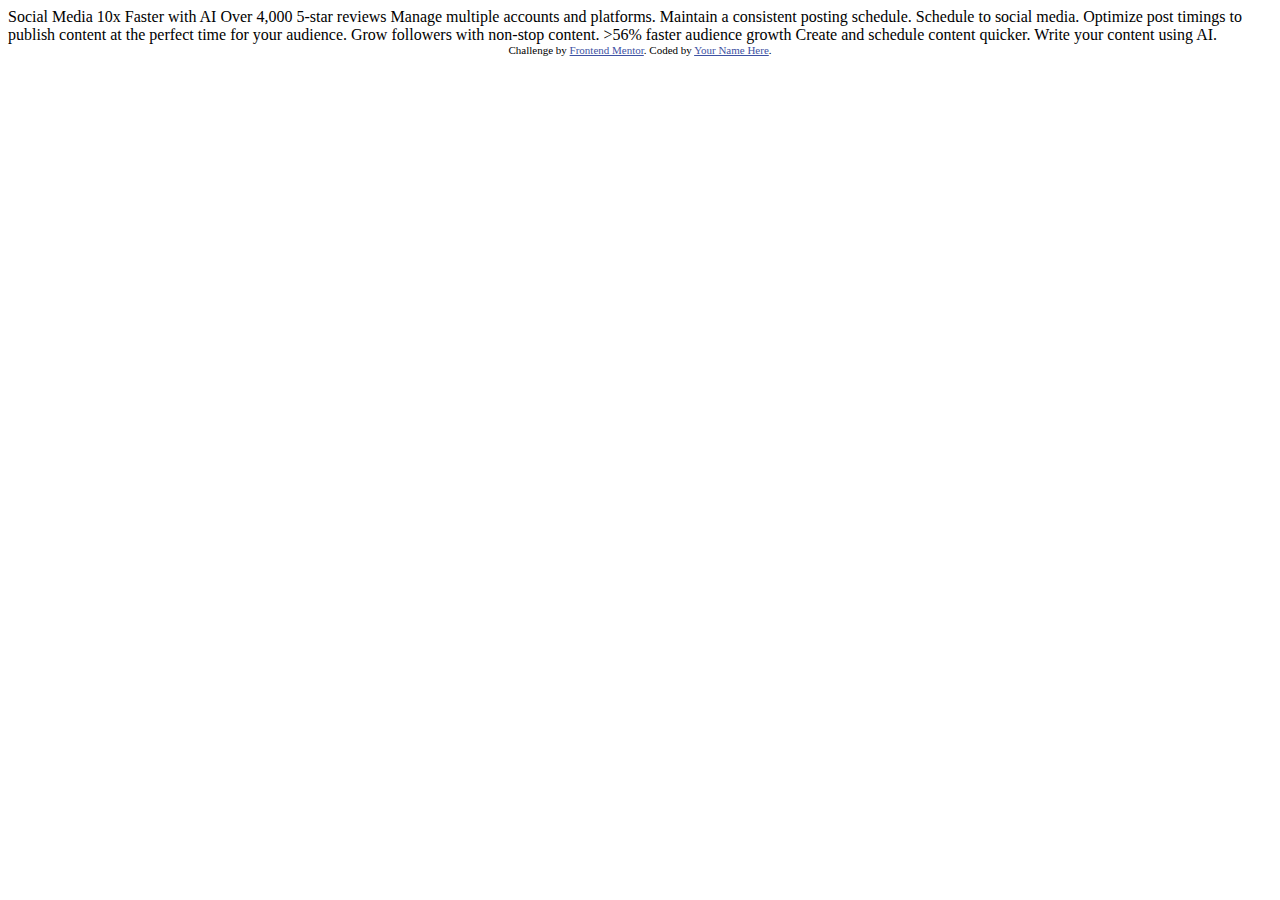
==== bento-grid-main/index.html @ e6efc6bd "Initial commit" ====
<!DOCTYPE html>
<html lang="en">
<head>
  <meta charset="UTF-8">
  <meta name="viewport" content="width=device-width, initial-scale=1.0"> <!-- displays site properly based on user's device -->

  <link rel="icon" type="image/png" sizes="32x32" href="./assets/images/favicon-32x32.png">
  
  <title>Frontend Mentor | Bento grid</title>

  <!-- Feel free to remove these styles or customise in your own stylesheet 👍 -->
  <style>
    .attribution { font-size: 11px; text-align: center; }
    .attribution a { color: hsl(228, 45%, 44%); }
  </style>
</head>
<body>

  Social Media 10x Faster with AI
  Over 4,000 5-star reviews

  Manage multiple accounts and platforms.

  Maintain a consistent posting schedule.

  Schedule to social media.
  Optimize post timings to publish content at the perfect time for your audience.
  
  Grow followers with non-stop content.

  >56% faster audience growth
  
  Create and schedule content quicker.

  Write your content using AI.
  
  <div class="attribution">
    Challenge by <a href="https://www.frontendmentor.io?ref=challenge">Frontend Mentor</a>. 
    Coded by <a href="#">Your Name Here</a>.
  </div>
</body>
</html>
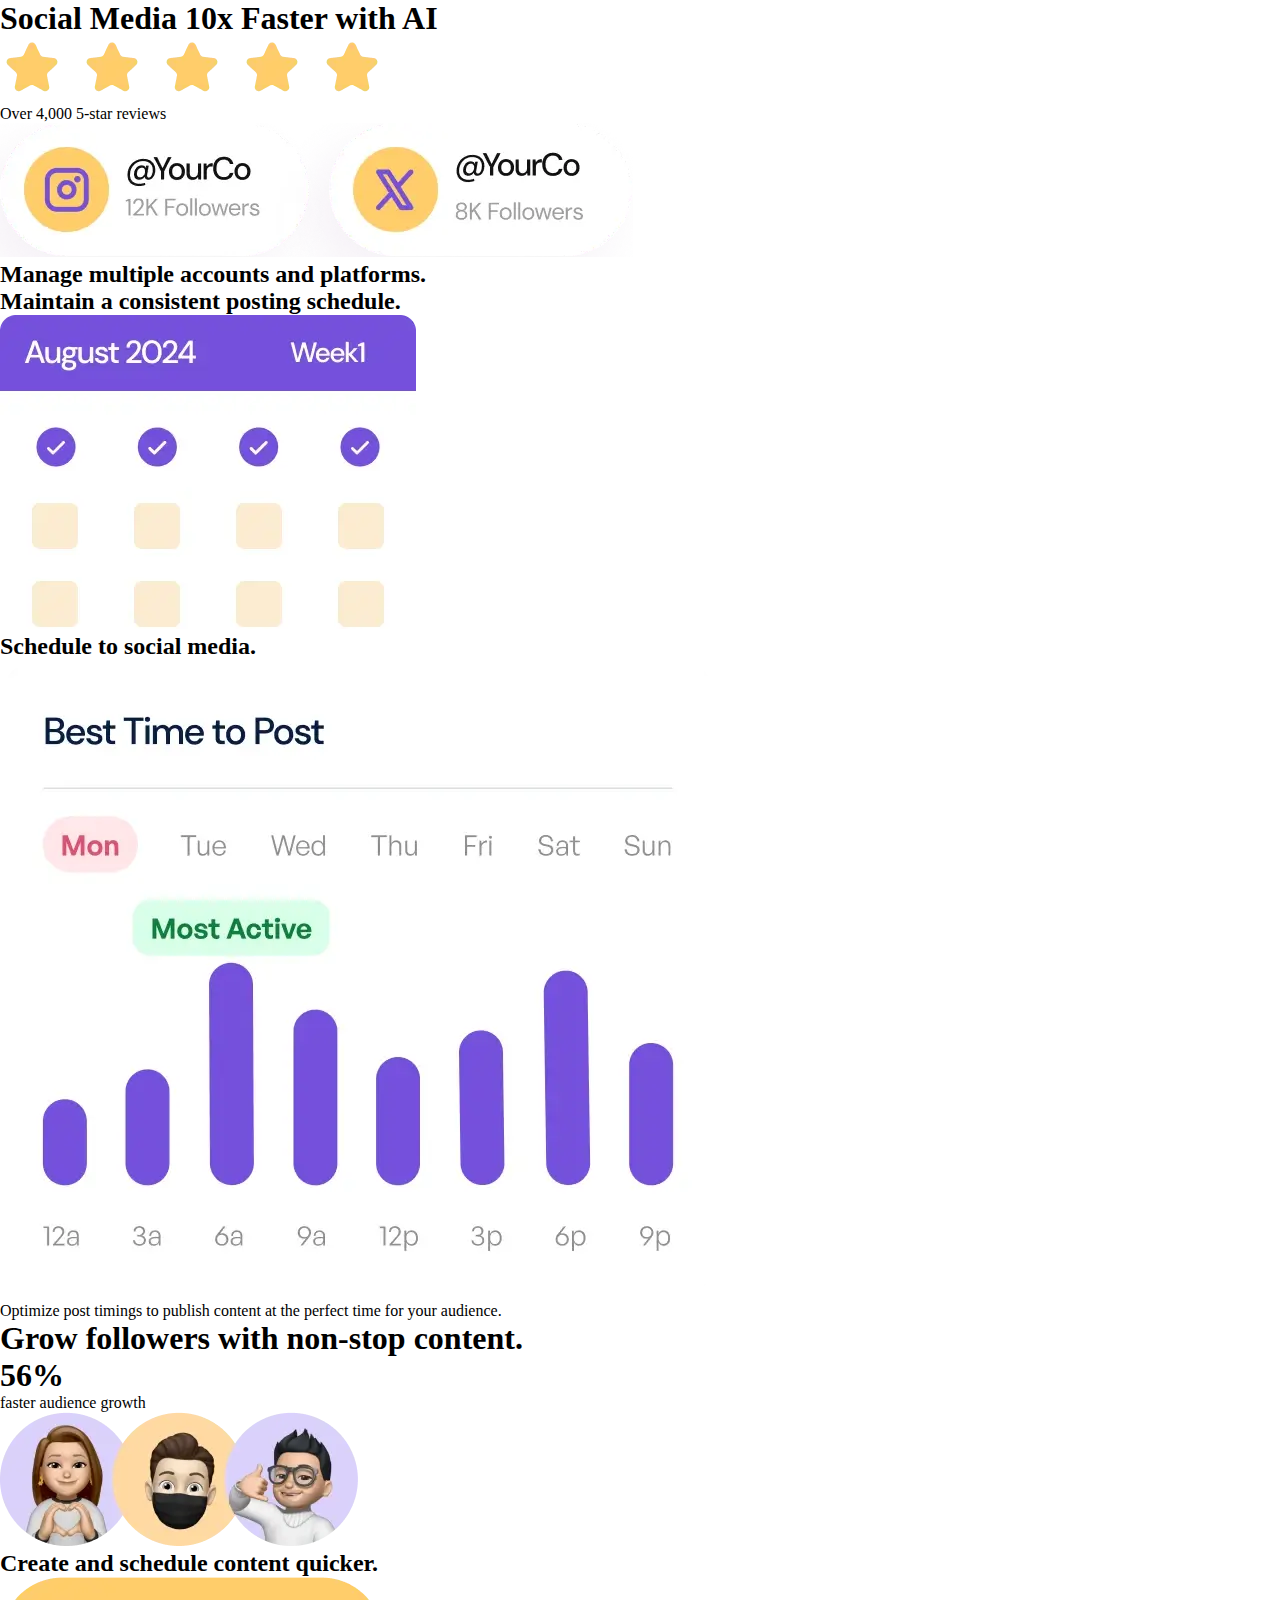
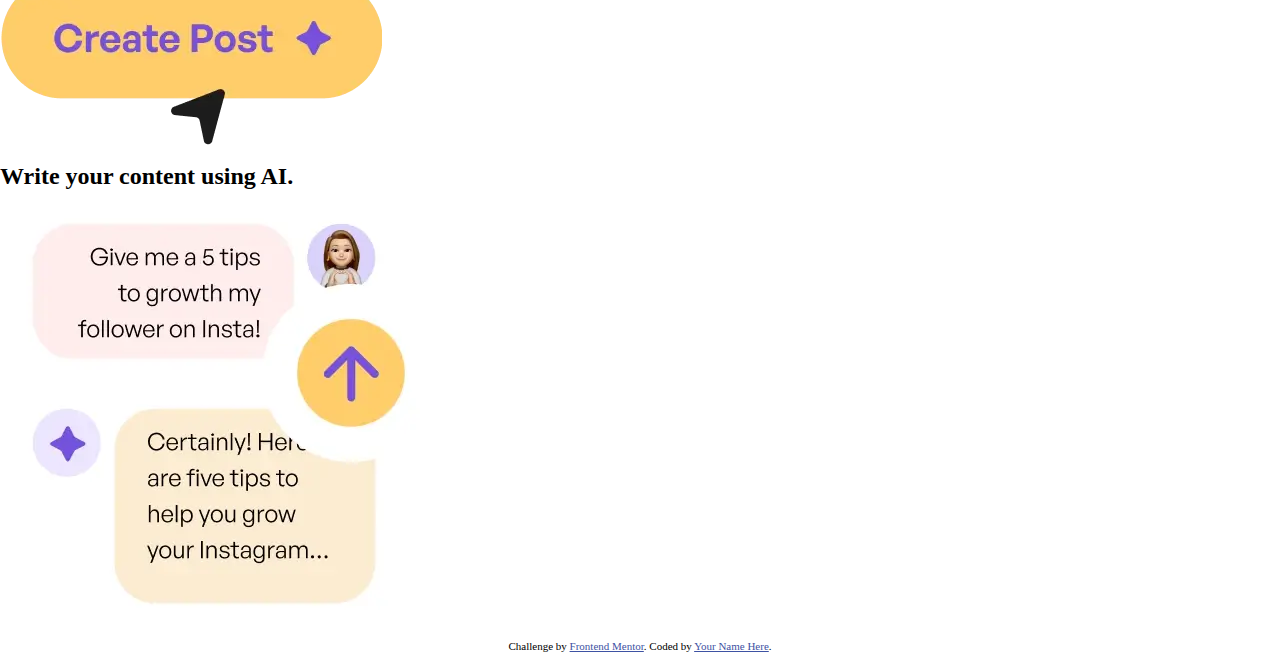
==== commit 132c5c10: "HTML_added" ====
--- a/bento-grid-main/index.html
+++ b/bento-grid-main/index.html
@@ -9,31 +9,55 @@
   <title>Frontend Mentor | Bento grid</title>
 
   <!-- Feel free to remove these styles or customise in your own stylesheet 👍 -->
+   <link rel="stylesheet" href="Styles/style.css">
   <style>
     .attribution { font-size: 11px; text-align: center; }
     .attribution a { color: hsl(228, 45%, 44%); }
   </style>
 </head>
 <body>
+  <main>
+      <!-- Bento Grid start -->
+      <section class="Bento-Grid">
 
-  Social Media 10x Faster with AI
-  Over 4,000 5-star reviews
-
-  Manage multiple accounts and platforms.
-
-  Maintain a consistent posting schedule.
-
-  Schedule to social media.
-  Optimize post timings to publish content at the perfect time for your audience.
-  
-  Grow followers with non-stop content.
-
-  >56% faster audience growth
-  
-  Create and schedule content quicker.
-
-  Write your content using AI.
-  
+        <div class="Social-Media-10x">
+          <h1 class="Title_H1 h1-Social-Media">Social Media <span class="highlight">10x</span> Faster with AI</h1>
+          <img src="assets/images/illustration-five-stars.webp" alt="five_stars">
+          <p>Over 4,000 5-star reviews</p>
+        </div>
+        <div class="Manage-Multiple-Accounts">
+          <img src="assets/images/illustration-multiple-platforms.webp" alt="multiple_platforms">
+          <h2 class="sub_title">Manage multiple accounts and platforms.</h2>
+        </div>
+        <div class="Maintian-Posting-Schedule">
+          <h2 class="sub_title">Maintain a consistent posting schedule.</h2>
+          <img src="assets/images/illustration-consistent-schedule.webp" alt="shedule_posts">
+        </div>
+        <div class="Schedule-Social-Media">
+          <h2 class="sub_title">Schedule to social media.</h2>
+          <img src="assets/images/illustration-schedule-posts.webp" alt="schedule_posts">
+          <p>Optimize post timings to publish content at the perfect time for your audience.</p>
+        </div>
+        <div class="Grow-Followers">
+          <h1 class="Title_h1 h1_Grow_followers">Grow followers with non-stop content.</h1>
+        </div>
+        <div class="Faster-Audience">
+          <h1>56%</h1> 
+          <p>faster audience growth</p>
+          <img src="assets/images/illustration-audience-growth.webp" alt="audience_growth">
+        </div>
+        <div class="Create-and-Schedule">
+          <h2 class="sub_title">Create and schedule content <span class="highlight_purple">quicker.</span></h2>
+          <img src="assets/images/illustration-create-post.webp" alt="create post">
+        </div>
+        <div class="Write-using-AI">
+          <h2 class="sub_title">Write your content using AI.</h2>
+          <img src="assets/images/illustration-ai-content.webp" alt="Ai_content">
+        </div>
+        <!-- Bento Grid end -->
+      </section>
+    
+  </main>
   <div class="attribution">
     Challenge by <a href="https://www.frontendmentor.io?ref=challenge">Frontend Mentor</a>. 
     Coded by <a href="#">Your Name Here</a>.
--- a/bento-grid-main/Styles/style.css
+++ b/bento-grid-main/Styles/style.css
@@ -0,0 +1,11 @@
+@charset "UTF-8";
+
+*{
+    margin: 0px;
+    padding: 0px;
+    box-sizing: border-box;
+}
+
+:root{
+
+}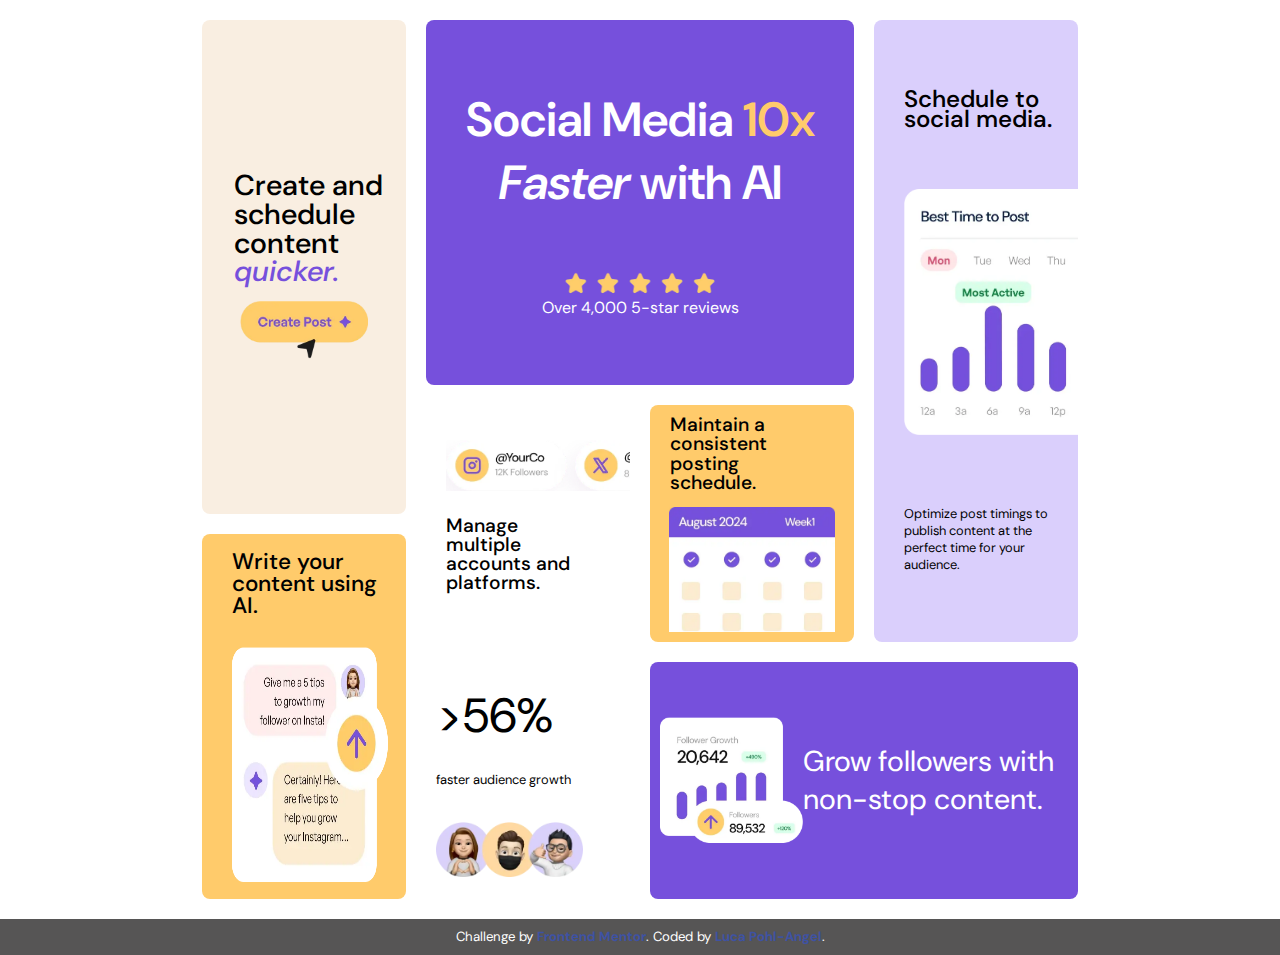
==== commit ec93e7b0: "Deskop + Mobile version" ====
--- a/bento-grid-main/index.html
+++ b/bento-grid-main/index.html
@@ -5,11 +5,14 @@
   <meta name="viewport" content="width=device-width, initial-scale=1.0"> <!-- displays site properly based on user's device -->
 
   <link rel="icon" type="image/png" sizes="32x32" href="./assets/images/favicon-32x32.png">
+
   
   <title>Frontend Mentor | Bento grid</title>
 
   <!-- Feel free to remove these styles or customise in your own stylesheet 👍 -->
    <link rel="stylesheet" href="Styles/style.css">
+   <link rel="stylesheet" href="Styles/style_mb.css" media="screen and (max-width: 380px)">
+   
   <style>
     .attribution { font-size: 11px; text-align: center; }
     .attribution a { color: hsl(228, 45%, 44%); }
@@ -20,37 +23,40 @@
       <!-- Bento Grid start -->
       <section class="Bento-Grid">
 
-        <div class="Social-Media-10x">
-          <h1 class="Title_H1 h1-Social-Media">Social Media <span class="highlight">10x</span> Faster with AI</h1>
-          <img src="assets/images/illustration-five-stars.webp" alt="five_stars">
-          <p>Over 4,000 5-star reviews</p>
+        <div class="default-div Social-Media-10x">
+          <h1 class="Title_H1 h1-Social-Media">Social Media <span class="highlight">10x</span> <em>Faster</em> with AI</h1>
+          
+          <p>
+            <img src="assets/images/illustration-five-stars.webp" alt="five_stars">
+            Over 4,000 5-star reviews</p>
         </div>
-        <div class="Manage-Multiple-Accounts">
+        <div class="default-div Manage-Multiple-Accounts">
           <img src="assets/images/illustration-multiple-platforms.webp" alt="multiple_platforms">
           <h2 class="sub_title">Manage multiple accounts and platforms.</h2>
         </div>
-        <div class="Maintian-Posting-Schedule">
+        <div class="default-div Maintian-Posting-Schedule">
           <h2 class="sub_title">Maintain a consistent posting schedule.</h2>
           <img src="assets/images/illustration-consistent-schedule.webp" alt="shedule_posts">
         </div>
-        <div class="Schedule-Social-Media">
-          <h2 class="sub_title">Schedule to social media.</h2>
+        <div class="default-div Schedule-Social-Media">
+          <h2 class="special">Schedule to social media.</h2>
           <img src="assets/images/illustration-schedule-posts.webp" alt="schedule_posts">
           <p>Optimize post timings to publish content at the perfect time for your audience.</p>
         </div>
-        <div class="Grow-Followers">
-          <h1 class="Title_h1 h1_Grow_followers">Grow followers with non-stop content.</h1>
+        <div class="default-div Grow-Followers">
+          <img src="assets/images/illustration-grow-followers.webp" alt="grow_followers">
+          <h2 class="Title_h1 h1_Grow_followers">Grow followers with non-stop content.</h2>
         </div>
-        <div class="Faster-Audience">
-          <h1>56%</h1> 
+        <div class=" default-div Faster-Audience">
+          <h2>>56%</h2> 
           <p>faster audience growth</p>
           <img src="assets/images/illustration-audience-growth.webp" alt="audience_growth">
         </div>
-        <div class="Create-and-Schedule">
-          <h2 class="sub_title">Create and schedule content <span class="highlight_purple">quicker.</span></h2>
+        <div class="default-div Create-and-Schedule">
+          <h2 class="sub_title">Create and schedule content <span class="highlight_purple"><em>quicker.</em></span></h2>
           <img src="assets/images/illustration-create-post.webp" alt="create post">
         </div>
-        <div class="Write-using-AI">
+        <div class="default-div Write-using-AI">
           <h2 class="sub_title">Write your content using AI.</h2>
           <img src="assets/images/illustration-ai-content.webp" alt="Ai_content">
         </div>
@@ -59,8 +65,10 @@
     
   </main>
   <div class="attribution">
-    Challenge by <a href="https://www.frontendmentor.io?ref=challenge">Frontend Mentor</a>. 
-    Coded by <a href="#">Your Name Here</a>.
+    <p>
+      Challenge by <a href="https://www.frontendmentor.io?ref=challenge">Frontend Mentor</a>.
+      Coded by <a href="#">Luca Pohl-Angel</a>.
+    </p>
   </div>
 </body>
 </html>--- a/bento-grid-main/Styles/style.css
+++ b/bento-grid-main/Styles/style.css
@@ -1,4 +1,6 @@
 @charset "UTF-8";
+
+@import url('https://fonts.googleapis.com/css2?family=DM+Sans:ital,opsz,wght@0,9..40,100..1000;1,9..40,100..1000&display=swap');
 
 *{
     margin: 0px;
@@ -7,5 +9,318 @@
 }
 
 :root{
-
-}+    /* ## Colors */
+
+    --Purple_100: hsl(254, 88%, 90%);
+    --Purple_500: hsl(256, 67%, 59%);
+
+    --Yellow_100: hsl(31, 66%, 93%);
+    --Yellow_500: hsl(39, 100%, 71%);
+
+    --White: hsl(0, 0%, 100%);
+    --Black: hsl(0, 0%, 7%);
+
+    /* ## Typography */
+
+    --font_used: "DM Sans", serif;
+
+    /* ### Body Copy
+
+    - Font size (paragraph): 18px */
+
+    /* weights 400, 500 */
+
+}
+
+body{
+    min-height: 100vh;
+}
+
+main{
+    display: flex;
+    justify-content: center;
+    align-items: center;
+    min-height: 96vh;
+    /* background-color: rgb(205, 40, 40); */
+}
+
+.Bento-Grid{
+    /* grid configs start*/
+    display: grid;
+    grid-template-columns: 1fr 1fr 1fr 1fr;
+    grid-template-rows: 1fr 1fr 1fr 1fr 1fr 1fr 1fr;
+    grid-template-areas: 
+    "Create-and-Schedule Social-Media-10x Social-Media-10x Schedule-Social-Media"
+    "Create-and-Schedule Social-Media-10x Social-Media-10x Schedule-Social-Media"
+    "Create-and-Schedule Social-Media-10x Social-Media-10x Schedule-Social-Media"
+    "Create-and-Schedule Manage-Multiple-Accounts Maintian-Posting-Schedule Schedule-Social-Media"
+    "Write-using-AI  Manage-Multiple-Accounts Maintian-Posting-Schedule Schedule-Social-Media"
+    "Write-using-AI Faster-Audience Grow-Followers Grow-Followers"
+    "Write-using-AI Faster-Audience Grow-Followers Grow-Followers"
+    ;
+    gap: 20px;
+    /* grid-configs ends */
+
+    /* 7rows, 4collumns */
+    margin: 10px;
+    /* background-color: aqua; */
+    width: 70%;
+    height: 95%;
+    padding: 10px;
+}
+
+img{
+    width: 50%;
+}
+
+.default-div{
+    border-radius: 8px;
+    padding: 10px;
+
+    font-family: var(--font_used);
+}
+
+/* config Social-Media start */
+.Social-Media-10x{
+    grid-area: Social-Media-10x;
+    background-color: var(--Purple_500);
+
+    display: flex;
+    flex-flow: column nowrap;
+    justify-content: space-evenly;
+    align-items: center;
+
+    text-align: center;
+    color: white;
+
+}
+
+.Social-Media-10x h1{
+    max-width: 400px;
+    font-weight: 600;
+    font-size: 3em;
+}
+
+.highlight{
+    color: var(--Yellow_500);
+}
+
+.Social-Media-10x > p{
+    display: flex;
+    flex-flow: column nowrap;
+    justify-content: center;
+    align-items: center;
+}
+.Social-Media-10x > p > img{
+    display: block;
+    width: 40%;
+}
+/* Config Social Media end */
+
+
+/* Config Multiple Accounts start */
+.Manage-Multiple-Accounts{
+    grid-area: Manage-Multiple-Accounts;
+    background-color: white;
+
+    display: flex;
+    flex-flow: column nowrap;
+    justify-content: space-evenly;
+    align-items: flex-start;
+    overflow: hidden;
+    
+}
+
+.Manage-Multiple-Accounts > img{
+    height: 4vw;
+    width: 135%;
+    margin-left: 10px;
+}
+
+.sub_title{
+    font-weight: 530;
+    margin-left: 10px;
+    line-height: 1em;
+    width: 185px;
+}
+
+/* Config Multiple Accounts end */
+
+/* Config Posting Schedule start */
+.Maintian-Posting-Schedule{
+    grid-area: Maintian-Posting-Schedule;
+    background-color: var(--Yellow_500);
+
+    display: flex;
+    flex-flow: column nowrap;
+    justify-content: space-between;
+    align-items: flex-start;
+
+    overflow: hidden;
+
+}
+
+.sub_title{
+    font-size: 1.2em;
+    margin-bottom: 15px;
+    max-width: 150px;
+}
+
+.Maintian-Posting-Schedule > img{
+    width: 90%;
+    align-self: center;
+}
+
+/* Config Posting Schedule end */
+
+/* Config Schedule-social_media start */
+.Schedule-Social-Media{
+    grid-area:Schedule-Social-Media;
+    background-color: var(--Purple_100);
+
+    display: flex;
+    flex-flow: column nowrap;
+    justify-content: space-evenly;
+    overflow: hidden;
+}
+
+.Schedule-Social-Media > .special{
+    margin-left: 20px;
+    font-size: 1.5em;
+    line-height: 20px;
+    text-align: left;
+    font-weight: 550;
+    
+}
+
+.Schedule-Social-Media > img{
+    margin-left: 20px;
+    width: 150%;
+}
+
+.Schedule-Social-Media > p{
+    margin-top: 10px;
+    margin-left: 20px;
+    text-align: left;
+    max-width: 180px;
+    font-size: 0.8em;
+}
+
+/* Config schedule-social-media end */
+
+/* Grow Followers start */
+.Grow-Followers{
+    grid-area: Grow-Followers;
+    background-color: var(--Purple_500);
+
+    display: flex;
+    flex-direction: row nowrap;
+    justify-content: flex-start;
+    align-items: center;
+}
+
+.Grow-Followers > h2{
+    color: white;
+    font-size: 1.8em;
+    font-weight: 420;
+}
+
+.Grow-Followers > img{
+    width: 35%;
+}
+/* Grow Followers end */
+
+/* Faster audience start */
+.Faster-Audience{
+    grid-area: Faster-Audience;
+    background-color: white;
+
+    display: flex;
+    flex-flow: column nowrap;
+    justify-content: space-around;
+}
+
+.Faster-Audience > h2{
+    font-size: 3em;
+    font-weight: 420;
+}
+
+.Faster-Audience > p {
+    font-size: 0.8em;
+    margin-bottom: 10px;
+}
+
+.Faster-Audience > img{
+    width: 80%;
+}
+/* Faster audience end */
+
+
+/* Create and Schedule start */
+.Create-and-Schedule{
+    grid-area: Create-and-Schedule;
+    background-color: var(--Yellow_100);
+
+    display: flex;
+    flex-flow: column nowrap;
+    justify-content: center;
+    align-items: center;
+}
+
+.Create-and-Schedule > h2{
+    font-size: 1.8em;
+}
+
+.highlight_purple{
+    color: var(--Purple_500);
+}
+
+.Create-and-Schedule > img{
+    width: 70%;
+}
+/* Create and Schedule end */
+
+/* Write using AI start */
+.Write-using-AI{
+    grid-area: Write-using-AI;
+    background-color: var(--Yellow_500);
+
+    display: flex;
+    flex-flow: column nowrap;
+    justify-content: space-around;
+    align-items: flex-start;
+}
+
+.Write-using-AI > h2{
+    font-size: 1.4em;
+    margin-left: 20px;
+}
+
+.Write-using-AI > img{
+    height: 68%;
+    width: 85%;
+    margin-left: 20px;
+}
+
+/* Write using AI end */
+
+.attribution{
+    background-color: rgb(86, 85, 85);
+    height: 4vh;
+
+    display: flex;
+    justify-content: center;
+    align-items: center;
+}
+
+.attribution p{
+    color: white;
+    font-family: var(--font_used);
+    font-size: 1.2em;
+}
+
+.attribution a{
+    text-decoration: none;
+    color: var(--Purple_500);
+    font-weight: 700;
+}
--- a/bento-grid-main/Styles/style_mb.css
+++ b/bento-grid-main/Styles/style_mb.css
@@ -0,0 +1,64 @@
+main{
+    background-color: aqua;
+    height: auto;
+}
+
+.Bento-Grid{
+    /* grid configs start*/
+    display: grid;
+    grid-template-columns: 1fr;
+    grid-template-rows: 300px 150px 200px 500px 450px 200px 200px 400px;
+    grid-template-areas: 
+    "Social-Media-10x"
+    "Manage-Multiple-Accounts"
+    "Maintian-Posting-Schedule"
+    "Schedule-Social-Media"
+    "Grow-Followers"
+    "Faster-Audience"
+    "Create-and-Schedule"
+    "Write-using-AI"
+    
+    ;
+    gap: 20px;
+    /* grid-configs ends */
+
+    /* 7rows, 4collumns */
+    margin: 10px;
+    /* background-color: aqua; */
+    width: 95%;
+    height: 95%;
+    padding: 10px;
+}
+
+.Manage-Multiple-Accounts > img{
+    height: 100%;
+    width: 100%;
+    
+}
+
+.sub_title{
+    min-width: 250px;
+}
+
+.Grow-Followers{
+    flex-flow: column nowrap;
+    justify-content: space-evenly;
+}
+
+.Grow-Followers > img{
+    width: 90%;
+}
+
+
+.Create-and-Schedule > img{
+    width: 55%;
+}
+
+.Write-using-AI > img{
+    height: 60%
+    ;}
+
+
+.attribution{
+    height: 50px;
+}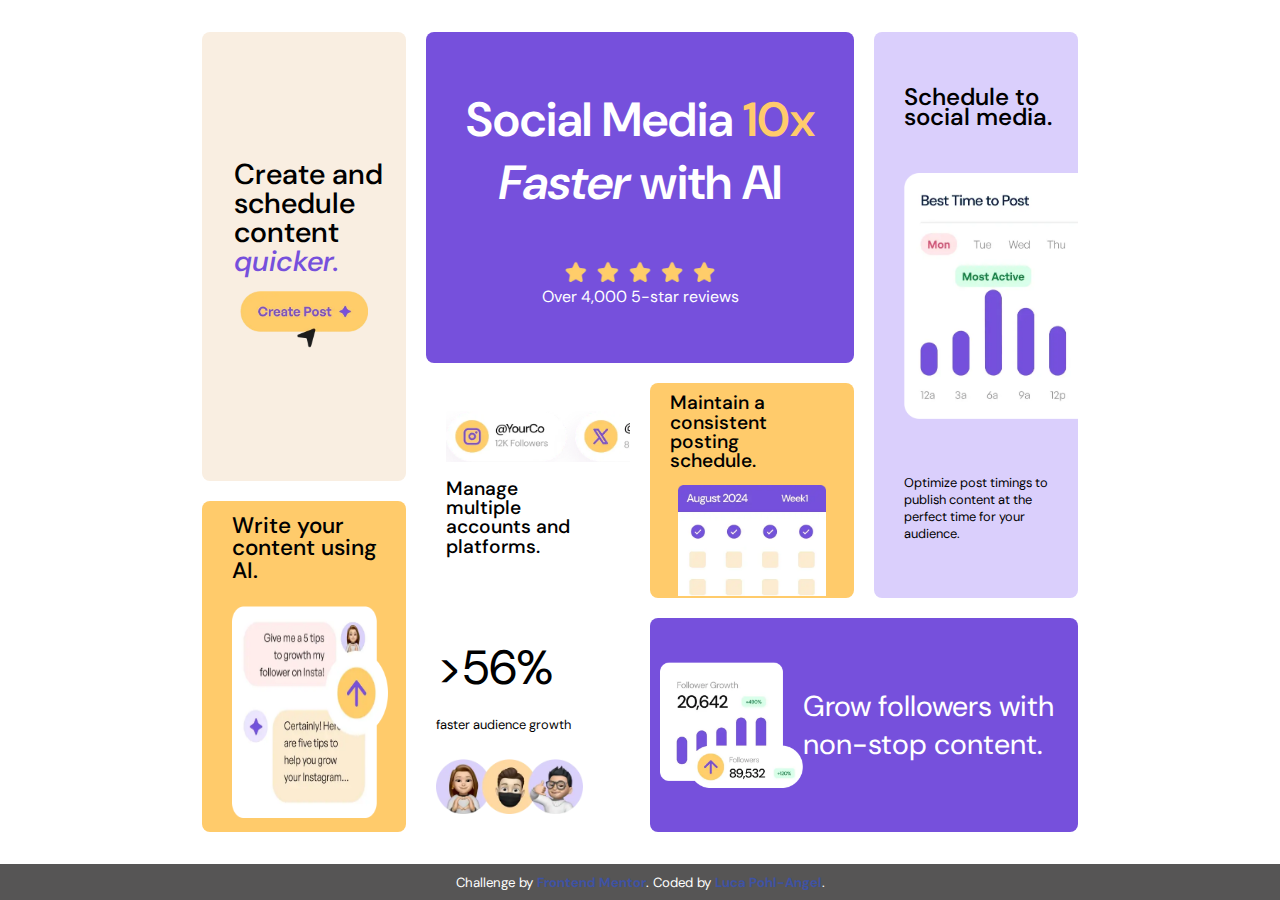
==== commit 07fd4885: "Finished Project Bento Grid" ====
--- a/bento-grid-main/index.html
+++ b/bento-grid-main/index.html
@@ -11,8 +11,10 @@
 
   <!-- Feel free to remove these styles or customise in your own stylesheet 👍 -->
    <link rel="stylesheet" href="Styles/style.css">
-   <link rel="stylesheet" href="Styles/style_mb.css" media="screen and (max-width: 380px)">
-   
+   <link rel="stylesheet" href="Styles/style_mb.css" media="screen and (max-width: 375px)">
+   <link rel="stylesheet" href="Styles/style_Big_P.css" media="screen and (min-width: 375px) and (max-width: 730px)">
+   <link rel="stylesheet" href="Styles/style_tablet.css" media="screen and (min-width: 730px) and (max-width: 975px)">
+
   <style>
     .attribution { font-size: 11px; text-align: center; }
     .attribution a { color: hsl(228, 45%, 44%); }
--- a/bento-grid-main/Styles/style.css
+++ b/bento-grid-main/Styles/style.css
@@ -40,7 +40,7 @@
     display: flex;
     justify-content: center;
     align-items: center;
-    min-height: 96vh;
+    height: 96vh;
     /* background-color: rgb(205, 40, 40); */
 }
 
@@ -167,7 +167,7 @@
 }
 
 .Maintian-Posting-Schedule > img{
-    width: 90%;
+    width: 80%;
     align-self: center;
 }
 
--- a/bento-grid-main/Styles/style_Big_P.css
+++ b/bento-grid-main/Styles/style_Big_P.css
@@ -0,0 +1,98 @@
+main{
+    /* background-color: yellow; */
+    height: auto;
+}
+
+.Bento-Grid{
+    /* grid configs start*/
+    display: grid;
+    grid-template-columns: 1fr;
+    grid-template-rows: 300px 150px 200px 500px 450px 200px 200px 400px;
+    grid-template-areas: 
+    "Social-Media-10x"
+    "Manage-Multiple-Accounts"
+    "Maintian-Posting-Schedule"
+    "Schedule-Social-Media"
+    "Grow-Followers"
+    "Faster-Audience"
+    "Create-and-Schedule"
+    "Write-using-AI"
+    
+    ;
+    gap: 20px;
+    /* grid-configs ends */
+
+    /* 7rows, 4collumns */
+    margin: 10px;
+    /* background-color: aqua; */
+    width: 95%;
+    height: 95%;
+    padding: 10px;
+}
+
+.Manage-Multiple-Accounts{
+    align-items: center;
+}
+.Manage-Multiple-Accounts > img{
+    height: 60px;
+    width: 300px;
+}
+
+.sub_title{
+    min-width: 250px;
+}
+
+.Maintian-Posting-Schedule{
+    align-items: center;
+}
+
+.Maintian-Posting-Schedule > img{
+    width: 300px;
+}
+
+.Schedule-Social-Media{
+    align-items: center;
+}
+
+.Schedule-Social-Media > img{
+    width: 300px;
+}
+
+.Grow-Followers{
+    flex-flow: column nowrap;
+    justify-content: space-evenly;
+}
+
+.Grow-Followers > img{
+    width: 300px;
+}
+.Faster-Audience{
+    justify-content: center;
+    align-items: center;
+}
+
+.Faster-Audience > img{
+    width: 40%;
+}
+
+.Create-and-Schedule{
+    align-items: center;
+    justify-content: center;
+}
+.Create-and-Schedule > img{
+    width: 150px;
+}
+
+.Write-using-AI {
+    justify-content: center;
+    align-items: center;
+}
+.Write-using-AI > img{
+    height: 250px;
+    width: 300px;
+    }
+
+
+.attribution{
+    height: 50px;
+}--- a/bento-grid-main/Styles/style_tablet.css
+++ b/bento-grid-main/Styles/style_tablet.css
@@ -0,0 +1,12 @@
+main {
+    /* background-color: red; */
+}
+
+.Bento-Grid{
+    /* background-color: aqua; */
+    margin: 10px;
+    /* background-color: aqua; */
+    width: 99%;
+    height: 95%;
+    padding: 10px;
+}